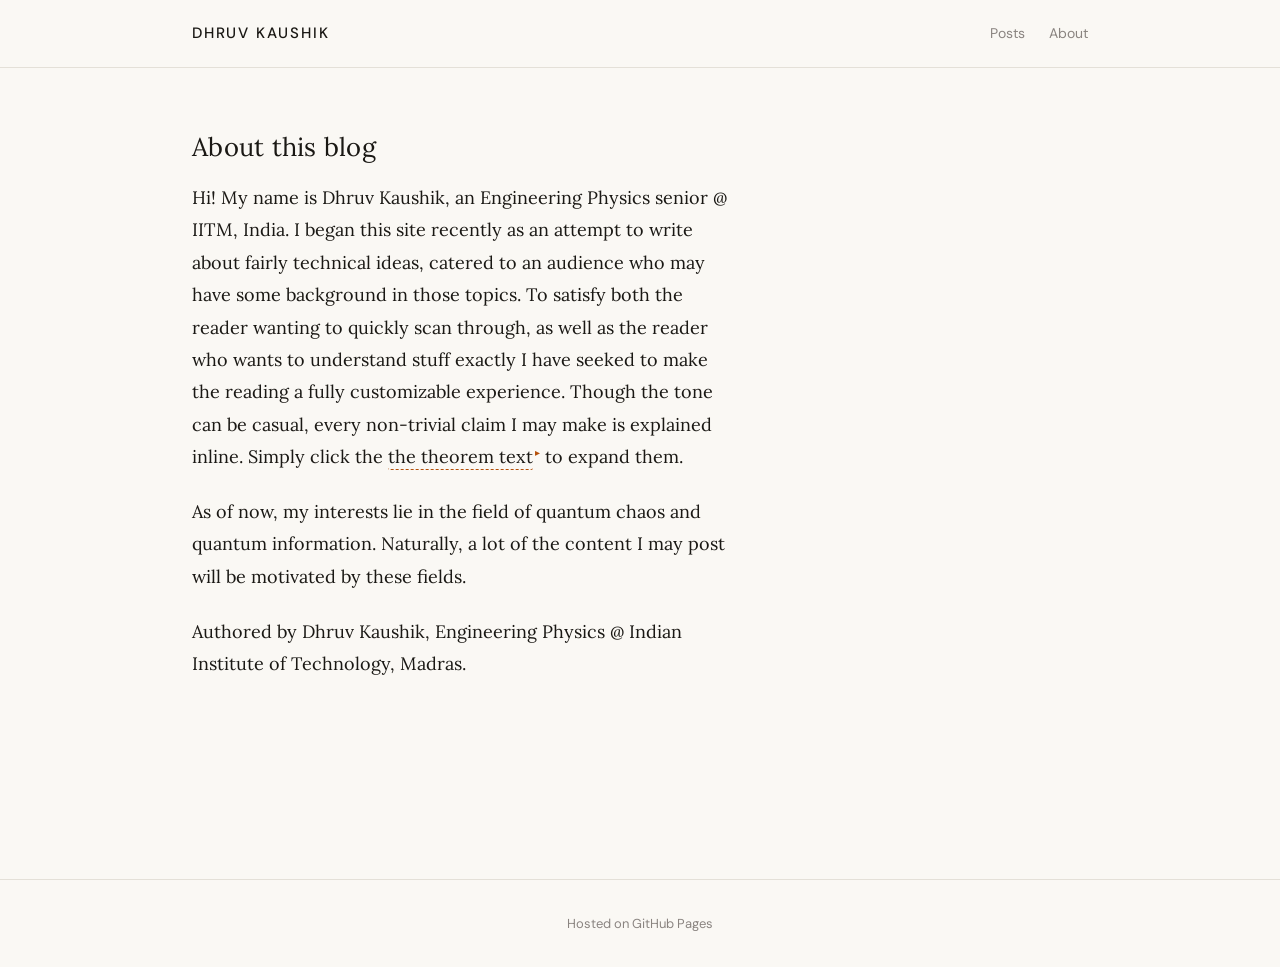
==== about.html @ 7dfce4eb "Update about.html" ====
<!DOCTYPE html>
<html lang="en">
<head>
  <meta charset="UTF-8">
  <meta name="viewport" content="width=device-width, initial-scale=1.0">
  <title>About · Dhruv Kaushik</title>
  <link rel="stylesheet" href="style.css">
</head>
<body>
<nav>
  <div class="nav-inner">
    <a class="nav-title" href="index.html">Dhruv Kaushik</a>
    <div class="nav-links">
      <a href="index.html">Posts</a>
      <a href="about.html">About</a>
    </div>
  </div>
</nav>
<main class="container">
  <article class="post-body" style="max-width: 540px;">
    <h2 style="margin-top:0; border:none; padding:0; font-size:1.6rem; font-family:'Lora',serif; font-weight:400;">About this blog</h2>
    <p>
      Hi! My name is Dhruv Kaushik, an Engineering Physics senior @ IITM, India. I began this site recently as an attempt to write about fairly 
      technical ideas, catered to an audience who may have some background in those topics. To satisfy both the reader wanting to quickly scan through,
      as well as the reader who wants to understand stuff exactly I have seeked to make the reading a fully customizable experience.
      Though the tone can be casual, every non-trivial claim I may make is explained inline. Simply
      click the <span class="thm" data-proof="test">the theorem text</span><span class="thm-marker">▸</span>
      to expand them.
    </p>

    <div class="proof" id="proof-test">
      <div class="proof-inner"><div class="proof-content">
        <div class="proof-label">testing! <span class="close" data-close="test">close ✕</span></div>
        <p>mic check?</p>
        <pre>all good!</pre>
      </div></div>
    </div>

    <p>
      As of now, my interests lie in the field of quantum chaos and quantum information. Naturally, a lot of the content I may post will be 
      motivated by these fields.
    </p>

    <p>
      <!--  Edit this section to say something about yourself  -->
      Authored by Dhruv Kaushik, Engineering Physics @ Indian Institute of Technology, Madras.
    </p>
  </article>
</main>
<footer>
  Hosted on GitHub Pages
</footer>

<script src="proofs.js"></script>
</body>
</html>
---- style.css ----
@import url('https://fonts.googleapis.com/css2?family=Lora:ital,wght@0,400;0,500;1,400&family=DM+Sans:wght@300;400;500&family=DM+Mono&display=swap');

*, *::before, *::after { box-sizing: border-box; margin: 0; padding: 0; }

:root {
  --ink:        #1a1814;
  --ink-soft:   #4a4640;
  --ink-muted:  #8a8480;
  --page:       #faf8f4;
  --page-warm:  #f2efe8;
  --page-rule:  #e4e0d8;
  --accent:     #b5500a;
  --accent-bg:  #fdf2ea;
  --proof-bar:  #b5500a;
  --proof-bg:   #fdf5ef;
  --proof-text: #3a2010;
}

body {
  font-family: 'Lora', Georgia, serif;
  background: var(--page);
  color: var(--ink);
  font-size: 18px;
  line-height: 1.8;
  -webkit-font-smoothing: antialiased;
}

/* ── NAV ── */
nav {
  border-bottom: 1px solid var(--page-rule);
  padding: 1.25rem 0;
  margin-bottom: 3.5rem;
}
.nav-inner {
  max-width: 960px;
  margin: 0 auto;
  padding: 0 2rem;
  display: flex;
  justify-content: space-between;
  align-items: baseline;
}
.nav-title {
  font-family: 'DM Sans', sans-serif;
  font-weight: 500;
  font-size: 15px;
  letter-spacing: 0.12em;
  text-transform: uppercase;
  color: var(--ink);
  text-decoration: none;
}
.nav-links { display: flex; gap: 1.5rem; }
.nav-links a {
  font-family: 'DM Sans', sans-serif;
  font-size: 14px;
  color: var(--ink-muted);
  text-decoration: none;
  transition: color 0.15s;
}
.nav-links a:hover { color: var(--accent); }

/* ── MAIN LAYOUT ── */
.container {
  max-width: 960px;
  margin: 0 auto;
  padding: 0 2rem 6rem;
}

/* ── HOMEPAGE ── */
.home-header { margin-bottom: 3.5rem; }
.home-header h1 {
  font-family: 'Lora', serif;
  font-size: clamp(2rem, 5vw, 3rem);
  font-weight: 400;
  line-height: 1.25;
  margin-bottom: 0.75rem;
}
.home-header .tagline {
  font-family: 'DM Sans', sans-serif;
  font-size: 16px;
  color: var(--ink-muted);
  font-weight: 300;
}

.post-list { list-style: none; border-top: 1px solid var(--page-rule); }
.post-list li {
  border-bottom: 1px solid var(--page-rule);
  padding: 1.75rem 0;
  display: grid;
  grid-template-columns: 1fr auto;
  gap: 0.5rem 2rem;
  align-items: baseline;
}
.post-list a {
  font-size: 1.1rem;
  font-weight: 500;
  color: var(--ink);
  text-decoration: none;
  transition: color 0.15s;
}
.post-list a:hover { color: var(--accent); }
.post-list .meta {
  font-family: 'DM Sans', sans-serif;
  font-size: 13px;
  color: var(--ink-muted);
  white-space: nowrap;
}
.post-list .desc {
  grid-column: 1 / -1;
  font-size: 15px;
  color: var(--ink-soft);
  margin-top: 0.25rem;
}

/* ── POST PAGE ── */
.post-header { margin-bottom: 3rem; }
.post-header .category {
  font-family: 'DM Sans', sans-serif;
  font-size: 12px;
  font-weight: 500;
  letter-spacing: 0.12em;
  text-transform: uppercase;
  color: var(--accent);
  margin-bottom: 0.75rem;
}
.post-header h1 {
  font-size: clamp(1.75rem, 4vw, 2.5rem);
  font-weight: 400;
  line-height: 1.25;
  margin-bottom: 1rem;
}
.post-header .post-meta {
  font-family: 'DM Sans', sans-serif;
  font-size: 14px;
  color: var(--ink-muted);
}
.post-header .post-meta span + span::before { content: ' · '; }

/* ── POST BODY ── */
.post-body p { margin-bottom: 1.4rem; }
.post-body h2 {
  font-family: 'DM Sans', sans-serif;
  font-size: 1.15rem;
  font-weight: 500;
  letter-spacing: 0.01em;
  color: var(--ink);
  margin: 2.5rem 0 0.75rem;
  padding-bottom: 0.4rem;
  border-bottom: 1px solid var(--page-rule);
}
.post-body h3 {
  font-family: 'DM Sans', sans-serif;
  font-size: 1rem;
  font-weight: 500;
  color: var(--ink-soft);
  margin: 1.75rem 0 0.5rem;
}

.post-video {
  margin: 1.75rem 0 2rem;
}
.post-video video {
  width: 100%;
  height: auto;
  border-radius: 6px;
  border: 1px solid var(--page-rule);
  display: block;
}
.post-video figcaption {
  font-family: 'DM Sans', sans-serif;
  font-size: 13px;
  color: var(--ink-muted);
  margin-top: 0.6rem;
  text-align: center;
}

/* inline math */
.post-body em { font-style: italic; }

/* ── EXPANDABLE PROOFS ── */
.thm {
  border-bottom: 1.5px dashed var(--accent);
  cursor: pointer;
  color: inherit;
  padding-bottom: 1px;
  transition: background 0.12s;
  border-radius: 2px;
}
.thm:hover { background: var(--accent-bg); }
.thm.open   { background: var(--accent-bg); }

.thm-marker {
  font-family: 'DM Sans', sans-serif;
  font-size: 10px;
  font-weight: 500;
  color: var(--accent);
  vertical-align: super;
  margin-left: 2px;
  user-select: none;
  transition: transform 0.2s;
  display: inline-block;
}
.thm.open + .thm-marker { transform: rotate(90deg); }

.proof {
  display: grid;
  grid-template-rows: 0fr;
  transition: grid-template-rows 0.28s ease;
  margin: 0;
}
.proof.visible { grid-template-rows: 1fr; }
.proof-inner {
  overflow: hidden;
}
.proof-content {
  margin: 0.6rem 0 1.2rem;
  border-left: 2.5px solid var(--proof-bar);
  padding: 0.85rem 1.1rem 0.85rem 1.25rem;
  background: var(--proof-bg);
  border-radius: 0 6px 6px 0;
  font-family: 'DM Sans', sans-serif;
  font-size: 15px;
  line-height: 1.7;
  color: var(--proof-text);
}
.proof-content .proof-label {
  font-size: 11px;
  font-weight: 500;
  text-transform: uppercase;
  letter-spacing: 0.08em;
  color: var(--accent);
  margin-bottom: 0.6rem;
  display: flex;
  justify-content: space-between;
  align-items: center;
}
.proof-content .close {
  font-size: 11px;
  cursor: pointer;
  color: var(--ink-muted);
  text-transform: none;
  letter-spacing: 0;
  font-weight: 400;
}
.proof-content .close:hover { color: var(--accent); }
.proof-content p { margin-bottom: 0.6rem; font-size: 15px; }
.proof-content p:last-child { margin-bottom: 0; }
.proof-content code {
  font-family: 'DM Mono', monospace;
  font-size: 13px;
  background: rgba(181,80,10,0.08);
  padding: 1px 5px;
  border-radius: 3px;
}
.proof-content pre {
  font-family: 'DM Mono', monospace;
  font-size: 13px;
  background: rgba(181,80,10,0.08);
  padding: 0.6rem 0.9rem;
  border-radius: 5px;
  margin: 0.6rem 0;
  overflow-x: auto;
  line-height: 1.6;
}

/* ── FOOTER ── */
footer {
  margin-top: 5rem;
  padding: 2rem 0;
  border-top: 1px solid var(--page-rule);
  font-family: 'DM Sans', sans-serif;
  font-size: 13px;
  color: var(--ink-muted);
  text-align: center;
}
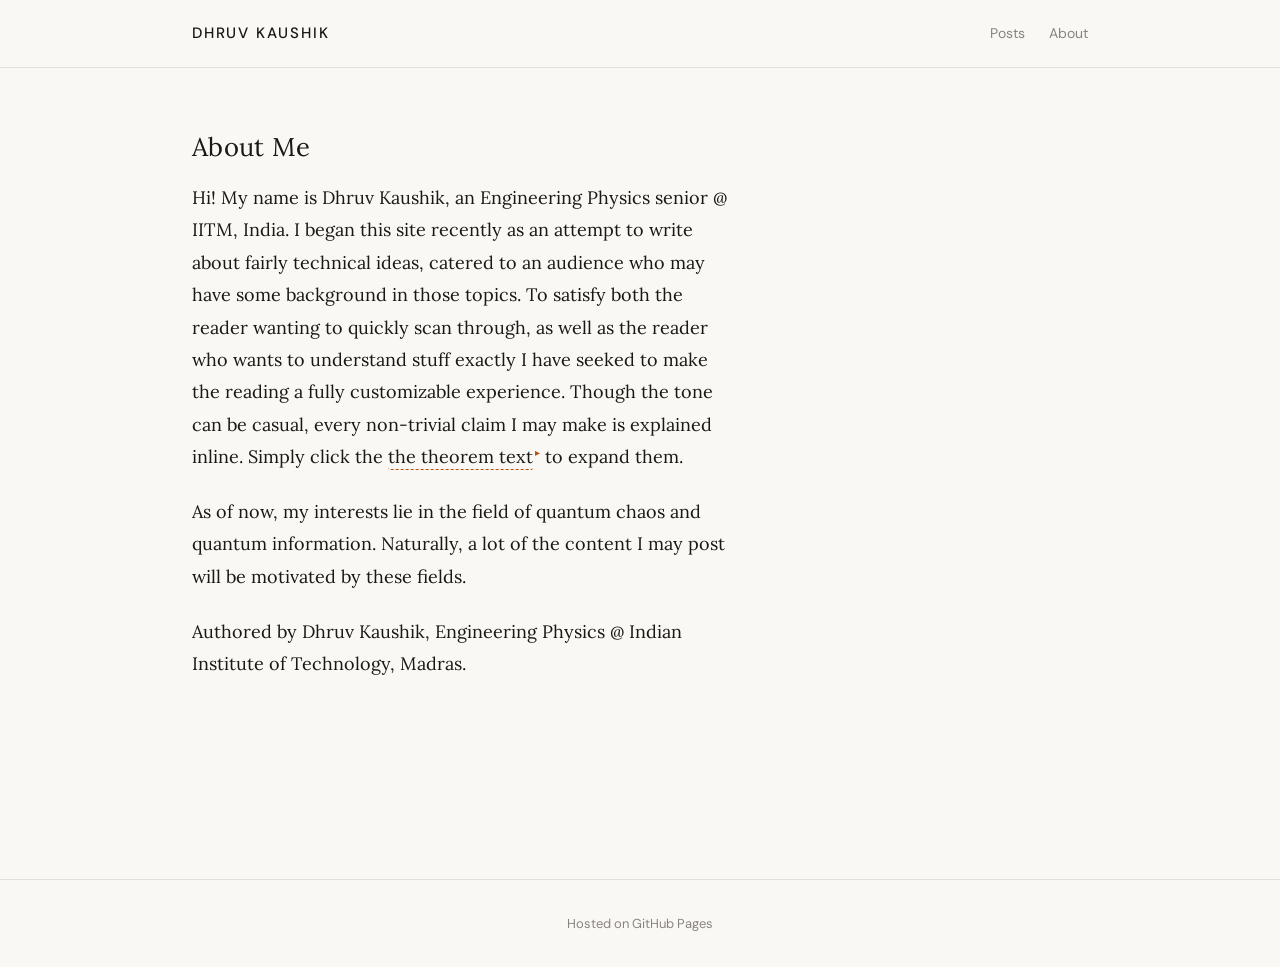
==== commit ddc5bc50: "Update about.html" ====
--- a/about.html
+++ b/about.html
@@ -18,7 +18,7 @@
 </nav>
 <main class="container">
   <article class="post-body" style="max-width: 540px;">
-    <h2 style="margin-top:0; border:none; padding:0; font-size:1.6rem; font-family:'Lora',serif; font-weight:400;">About this blog</h2>
+    <h2 style="margin-top:0; border:none; padding:0; font-size:1.6rem; font-family:'Lora',serif; font-weight:400;">About Me</h2>
     <p>
       Hi! My name is Dhruv Kaushik, an Engineering Physics senior @ IITM, India. I began this site recently as an attempt to write about fairly 
       technical ideas, catered to an audience who may have some background in those topics. To satisfy both the reader wanting to quickly scan through,
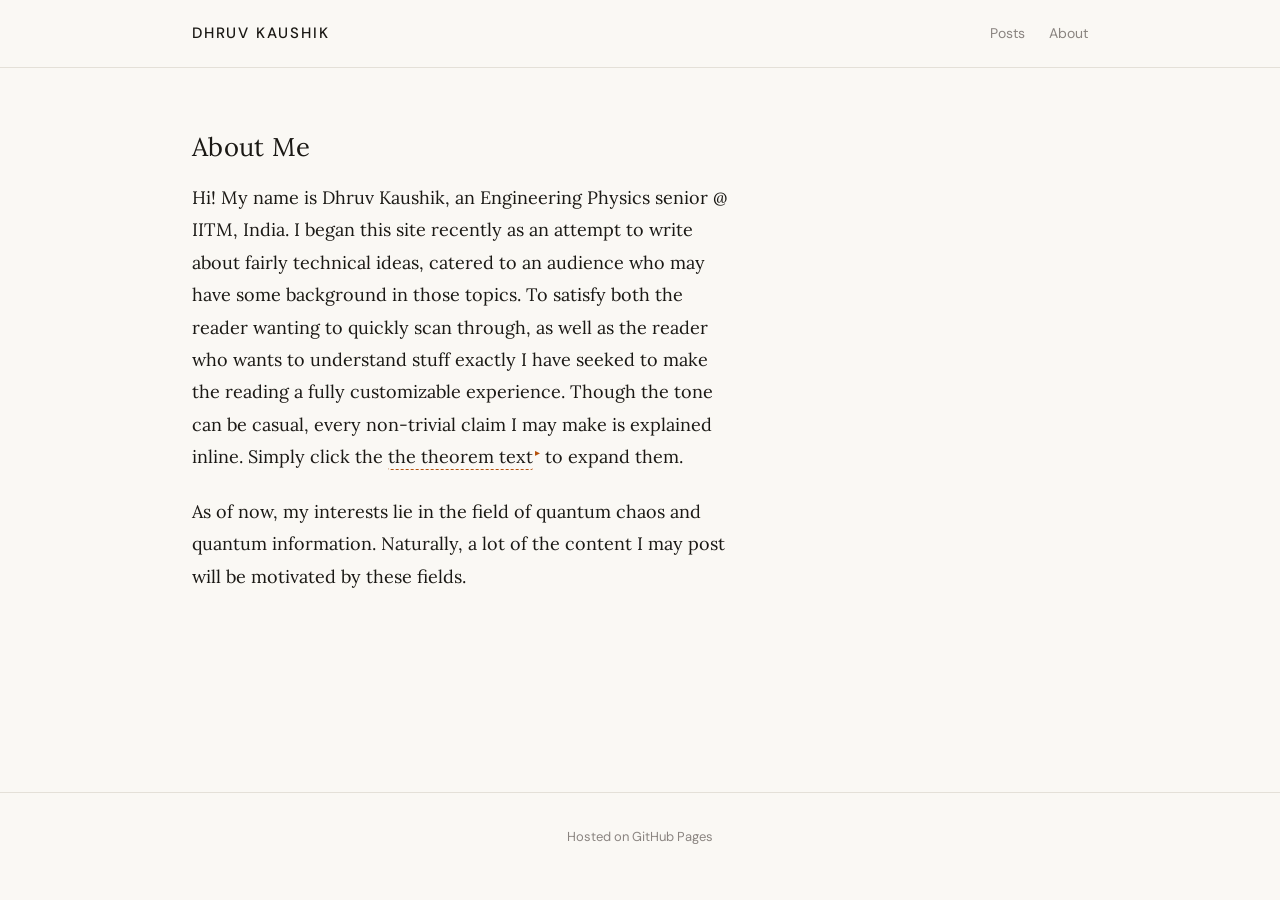
==== commit d181718d: "Update about.html" ====
--- a/about.html
+++ b/about.html
@@ -43,7 +43,6 @@
 
     <p>
       <!--  Edit this section to say something about yourself  -->
-      Authored by Dhruv Kaushik, Engineering Physics @ Indian Institute of Technology, Madras.
     </p>
   </article>
 </main>
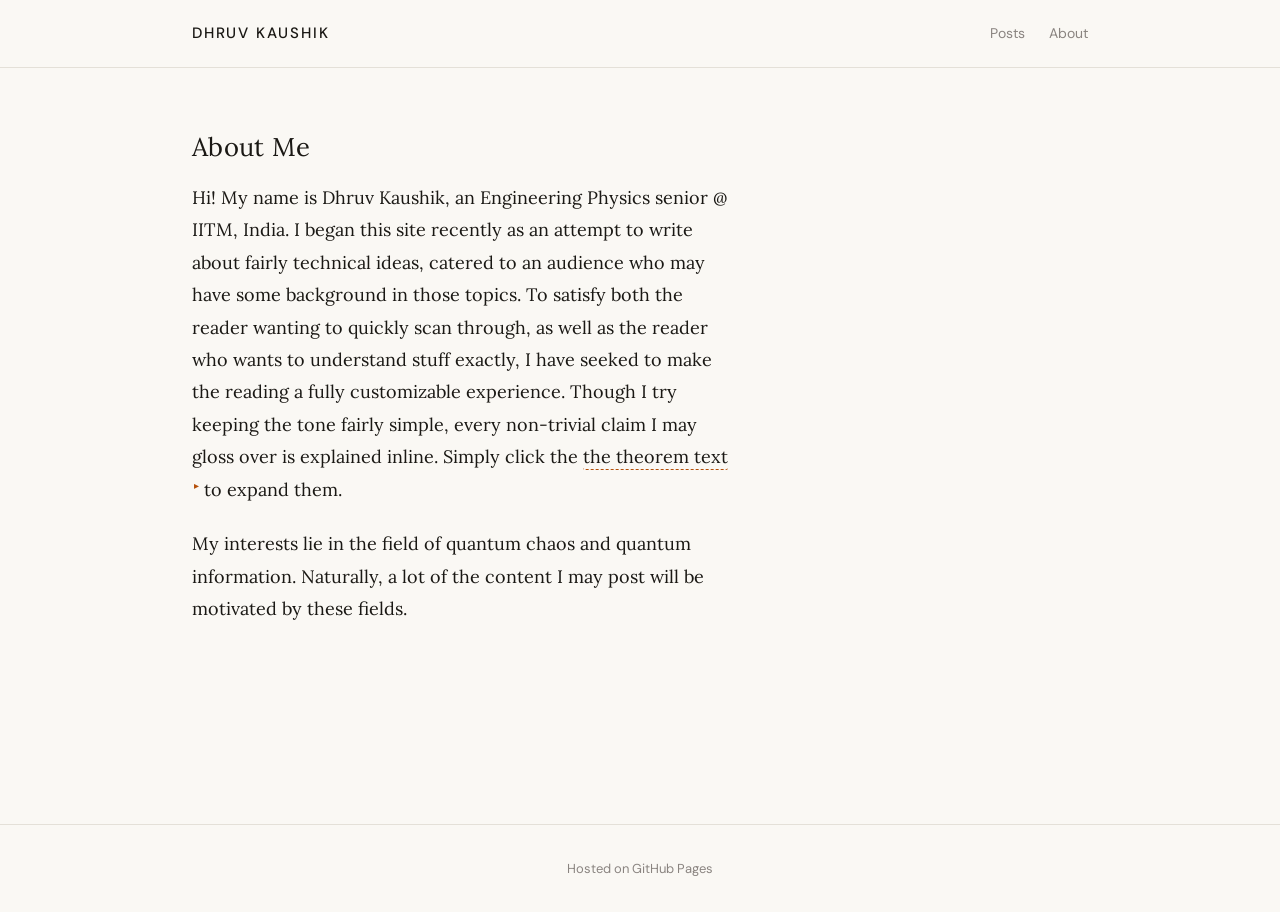
==== commit fa729b49: "Update about.html" ====
--- a/about.html
+++ b/about.html
@@ -22,8 +22,8 @@
     <p>
       Hi! My name is Dhruv Kaushik, an Engineering Physics senior @ IITM, India. I began this site recently as an attempt to write about fairly 
       technical ideas, catered to an audience who may have some background in those topics. To satisfy both the reader wanting to quickly scan through,
-      as well as the reader who wants to understand stuff exactly I have seeked to make the reading a fully customizable experience.
-      Though the tone can be casual, every non-trivial claim I may make is explained inline. Simply
+      as well as the reader who wants to understand stuff exactly, I have seeked to make the reading a fully customizable experience.
+      Though I try keeping the tone fairly simple, every non-trivial claim I may gloss over is explained inline. Simply
       click the <span class="thm" data-proof="test">the theorem text</span><span class="thm-marker">▸</span>
       to expand them.
     </p>
@@ -37,8 +37,8 @@
     </div>
 
     <p>
-      As of now, my interests lie in the field of quantum chaos and quantum information. Naturally, a lot of the content I may post will be 
-      motivated by these fields.
+      My interests lie in the field of quantum chaos and quantum information. Naturally, a lot of the content I may post will be 
+      motivated by these fields. 
     </p>
 
     <p>
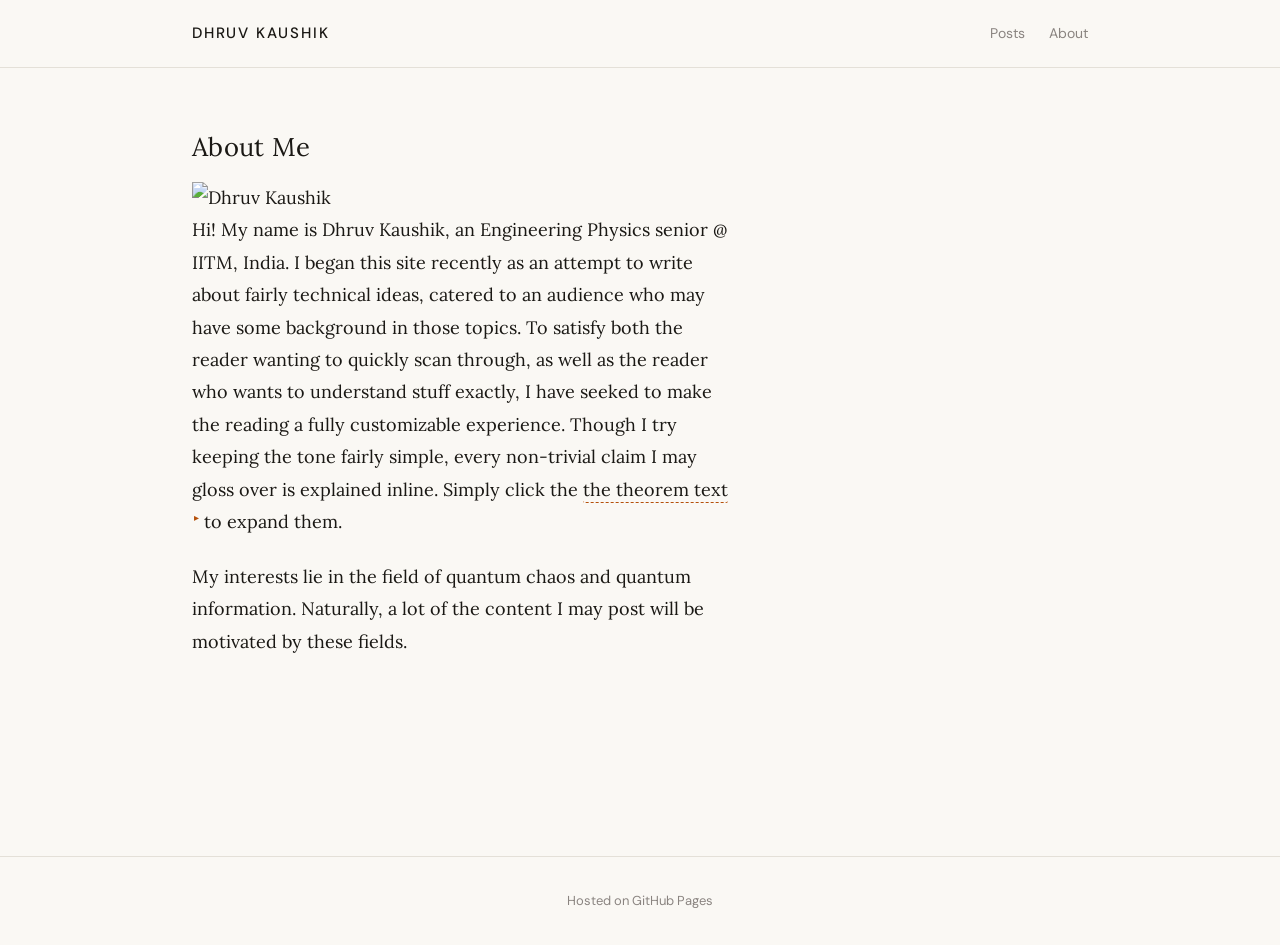
==== commit 4b1dd5d2: "Update about.html" ====
--- a/about.html
+++ b/about.html
@@ -17,9 +17,12 @@
   </div>
 </nav>
 <main class="container">
-  <article class="post-body" style="max-width: 540px;">
-    <h2 style="margin-top:0; border:none; padding:0; font-size:1.6rem; font-family:'Lora',serif; font-weight:400;">About Me</h2>
-    <p>
+ <article class="post-body" style="max-width: 540px;">
+  <h2 style="margin-top:0; border:none; padding:0; font-size:1.6rem; font-family:'Lora',serif; font-weight:400;">About Me</h2>
+
+  <div class="about-flex">
+    <img src="media/me.jpg" alt="Dhruv Kaushik" class="about-photo">
+    <p style="margin-top:0;">
       Hi! My name is Dhruv Kaushik, an Engineering Physics senior @ IITM, India. I began this site recently as an attempt to write about fairly 
       technical ideas, catered to an audience who may have some background in those topics. To satisfy both the reader wanting to quickly scan through,
       as well as the reader who wants to understand stuff exactly, I have seeked to make the reading a fully customizable experience.
@@ -27,24 +30,24 @@
       click the <span class="thm" data-proof="test">the theorem text</span><span class="thm-marker">▸</span>
       to expand them.
     </p>
+  </div>
 
-    <div class="proof" id="proof-test">
-      <div class="proof-inner"><div class="proof-content">
-        <div class="proof-label">testing! <span class="close" data-close="test">close ✕</span></div>
-        <p>mic check?</p>
-        <pre>all good!</pre>
-      </div></div>
-    </div>
+  <div class="proof" id="proof-test">
+    <div class="proof-inner"><div class="proof-content">
+      <div class="proof-label">testing! <span class="close" data-close="test">close ✕</span></div>
+      <p>mic check?</p>
+      <pre>all good!</pre>
+    </div></div>
+  </div>
 
-    <p>
-      My interests lie in the field of quantum chaos and quantum information. Naturally, a lot of the content I may post will be 
-      motivated by these fields. 
-    </p>
-
-    <p>
-      <!--  Edit this section to say something about yourself  -->
-    </p>
-  </article>
+  <p>
+    My interests lie in the field of quantum chaos and quantum information. Naturally, a lot of the content I may post will be 
+    motivated by these fields. 
+  </p>
+  <p>
+    <!--  Edit this section to say something about yourself  -->
+  </p>
+</article>
 </main>
 <footer>
   Hosted on GitHub Pages
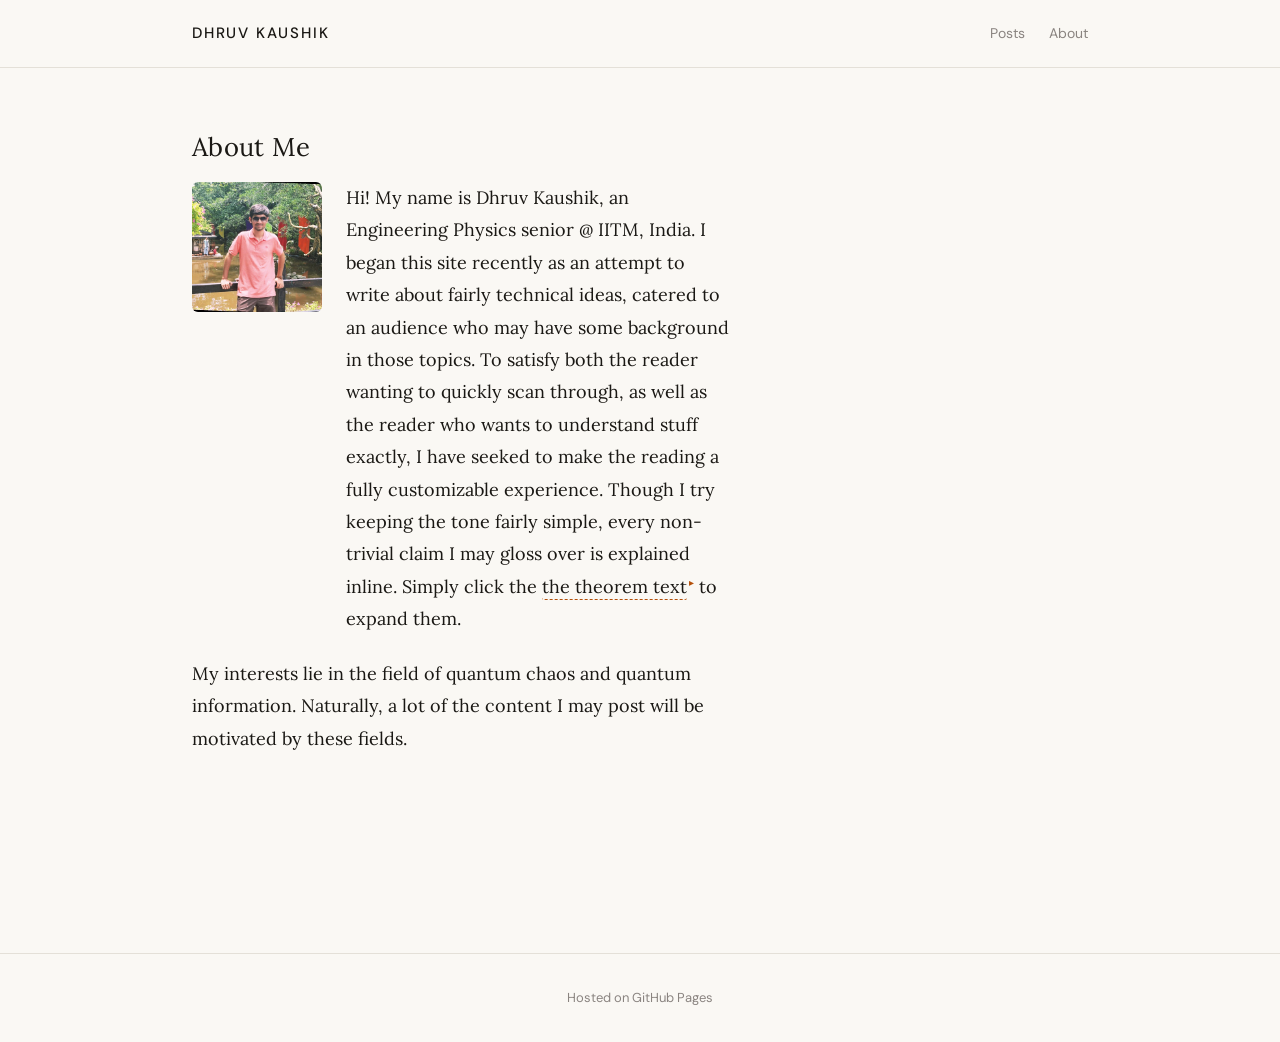
==== commit 2acac819: "Update about.html" ====
--- a/about.html
+++ b/about.html
@@ -21,7 +21,7 @@
   <h2 style="margin-top:0; border:none; padding:0; font-size:1.6rem; font-family:'Lora',serif; font-weight:400;">About Me</h2>
 
   <div class="about-flex">
-    <img src="media/me.jpg" alt="Dhruv Kaushik" class="about-photo">
+    <img src="media/photo.jpg" alt="Dhruv Kaushik" class="about-photo">
     <p style="margin-top:0;">
       Hi! My name is Dhruv Kaushik, an Engineering Physics senior @ IITM, India. I began this site recently as an attempt to write about fairly 
       technical ideas, catered to an audience who may have some background in those topics. To satisfy both the reader wanting to quickly scan through,
--- a/style.css
+++ b/style.css
@@ -272,3 +272,28 @@
   color: var(--ink-muted);
   text-align: center;
 }
+
+.about-flex {
+  display: flex;
+  gap: 1.5rem;
+  align-items: flex-start;
+}
+
+.about-photo {
+  width: 130px;
+  height: 130px;
+  object-fit: cover;
+  border-radius: 6px;
+  flex-shrink: 0;
+}
+
+@media (max-width: 600px) {
+  .about-flex {
+    flex-direction: column;
+    align-items: center;
+  }
+  .about-photo {
+    width: 160px;
+    height: 160px;
+  }
+}
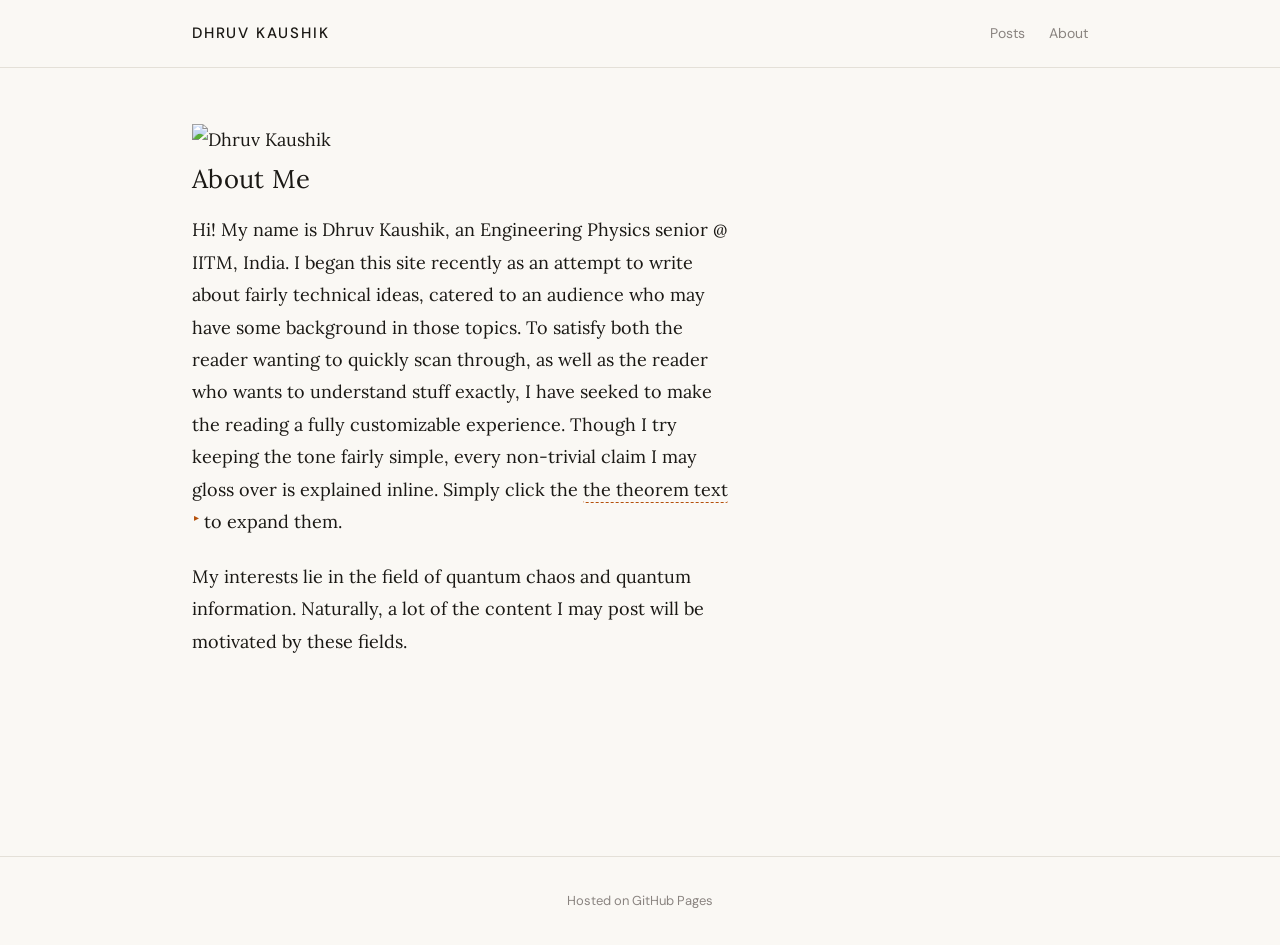
==== commit 2c4ff13d: "Update about.html" ====
--- a/about.html
+++ b/about.html
@@ -16,13 +16,11 @@
     </div>
   </div>
 </nav>
-<main class="container">
- <article class="post-body" style="max-width: 540px;">
-  <h2 style="margin-top:0; border:none; padding:0; font-size:1.6rem; font-family:'Lora',serif; font-weight:400;">About Me</h2>
-
-  <div class="about-flex">
-    <img src="media/photo.jpg" alt="Dhruv Kaushik" class="about-photo">
-    <p style="margin-top:0;">
+<main class="container" style="position: relative;">
+  <img src="images/me.jpg" alt="Dhruv Kaushik" class="side-photo">
+  <article class="post-body" style="max-width: 540px;">
+    <h2 style="margin-top:0; border:none; padding:0; font-size:1.6rem; font-family:'Lora',serif; font-weight:400;">About Me</h2>
+    <p>
       Hi! My name is Dhruv Kaushik, an Engineering Physics senior @ IITM, India. I began this site recently as an attempt to write about fairly 
       technical ideas, catered to an audience who may have some background in those topics. To satisfy both the reader wanting to quickly scan through,
       as well as the reader who wants to understand stuff exactly, I have seeked to make the reading a fully customizable experience.
@@ -30,24 +28,21 @@
       click the <span class="thm" data-proof="test">the theorem text</span><span class="thm-marker">▸</span>
       to expand them.
     </p>
-  </div>
-
-  <div class="proof" id="proof-test">
-    <div class="proof-inner"><div class="proof-content">
-      <div class="proof-label">testing! <span class="close" data-close="test">close ✕</span></div>
-      <p>mic check?</p>
-      <pre>all good!</pre>
-    </div></div>
-  </div>
-
-  <p>
-    My interests lie in the field of quantum chaos and quantum information. Naturally, a lot of the content I may post will be 
-    motivated by these fields. 
-  </p>
-  <p>
-    <!--  Edit this section to say something about yourself  -->
-  </p>
-</article>
+    <div class="proof" id="proof-test">
+      <div class="proof-inner"><div class="proof-content">
+        <div class="proof-label">testing! <span class="close" data-close="test">close ✕</span></div>
+        <p>mic check?</p>
+        <pre>all good!</pre>
+      </div></div>
+    </div>
+    <p>
+      My interests lie in the field of quantum chaos and quantum information. Naturally, a lot of the content I may post will be 
+      motivated by these fields. 
+    </p>
+    <p>
+      <!--  Edit this section to say something about yourself  -->
+    </p>
+  </article>
 </main>
 <footer>
   Hosted on GitHub Pages
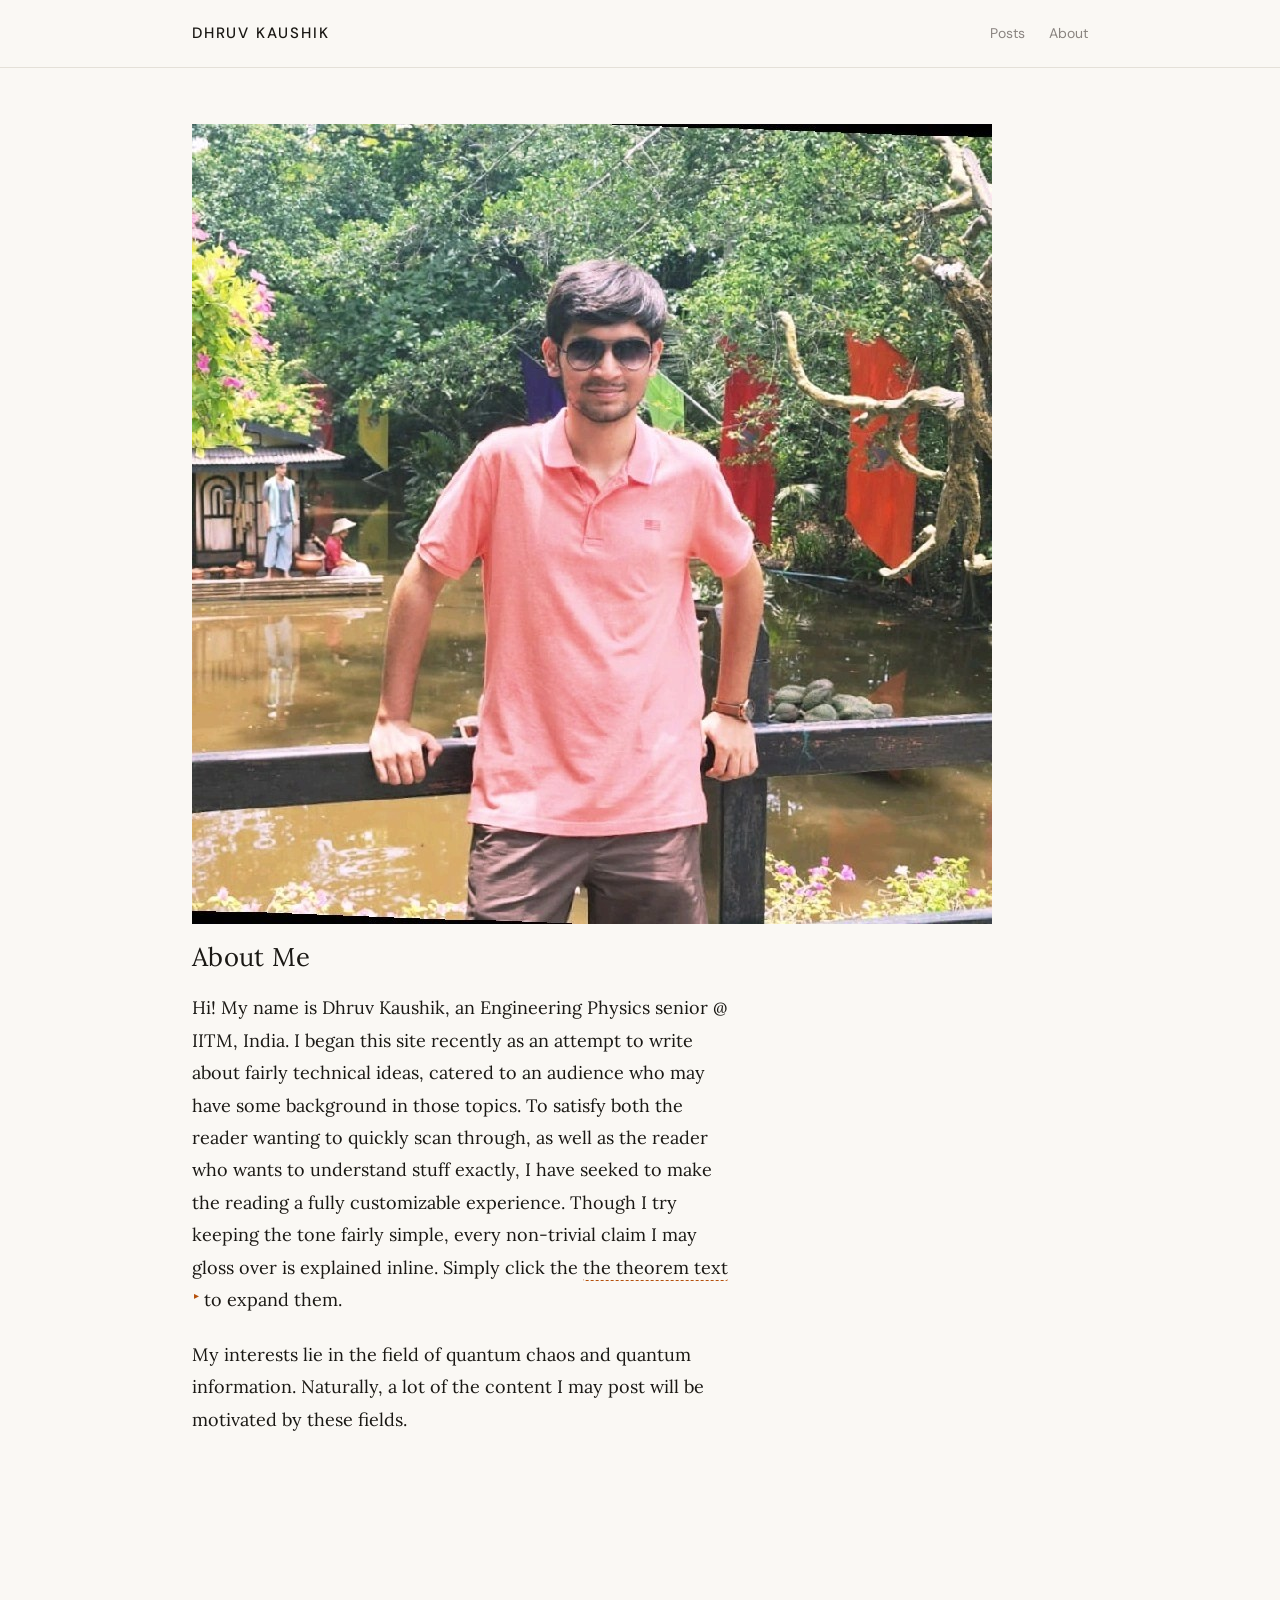
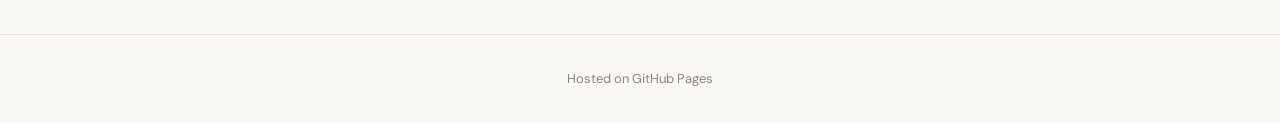
==== commit 31b16c74: "Update about.html" ====
--- a/about.html
+++ b/about.html
@@ -17,7 +17,7 @@
   </div>
 </nav>
 <main class="container" style="position: relative;">
-  <img src="images/me.jpg" alt="Dhruv Kaushik" class="side-photo">
+  <img src="media/photo.jpg" alt="Dhruv Kaushik" class="side-photo">
   <article class="post-body" style="max-width: 540px;">
     <h2 style="margin-top:0; border:none; padding:0; font-size:1.6rem; font-family:'Lora',serif; font-weight:400;">About Me</h2>
     <p>
